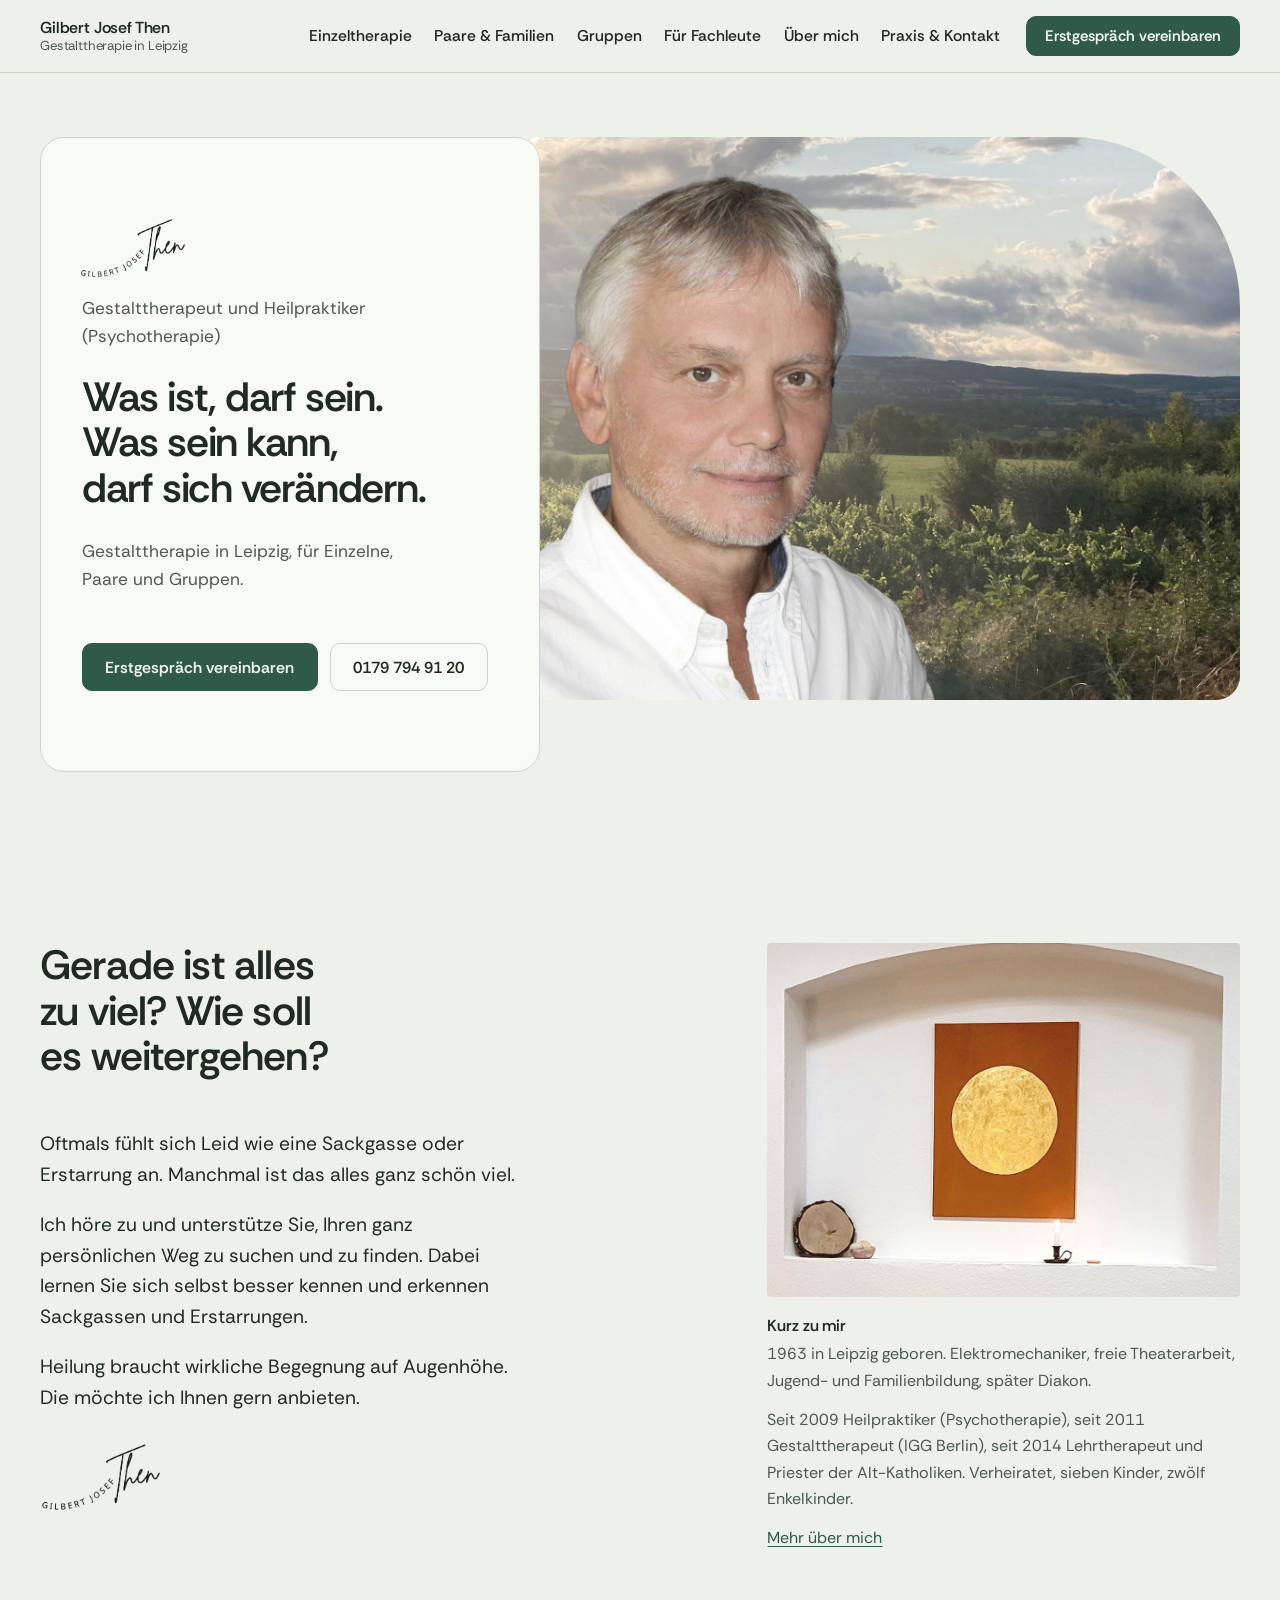
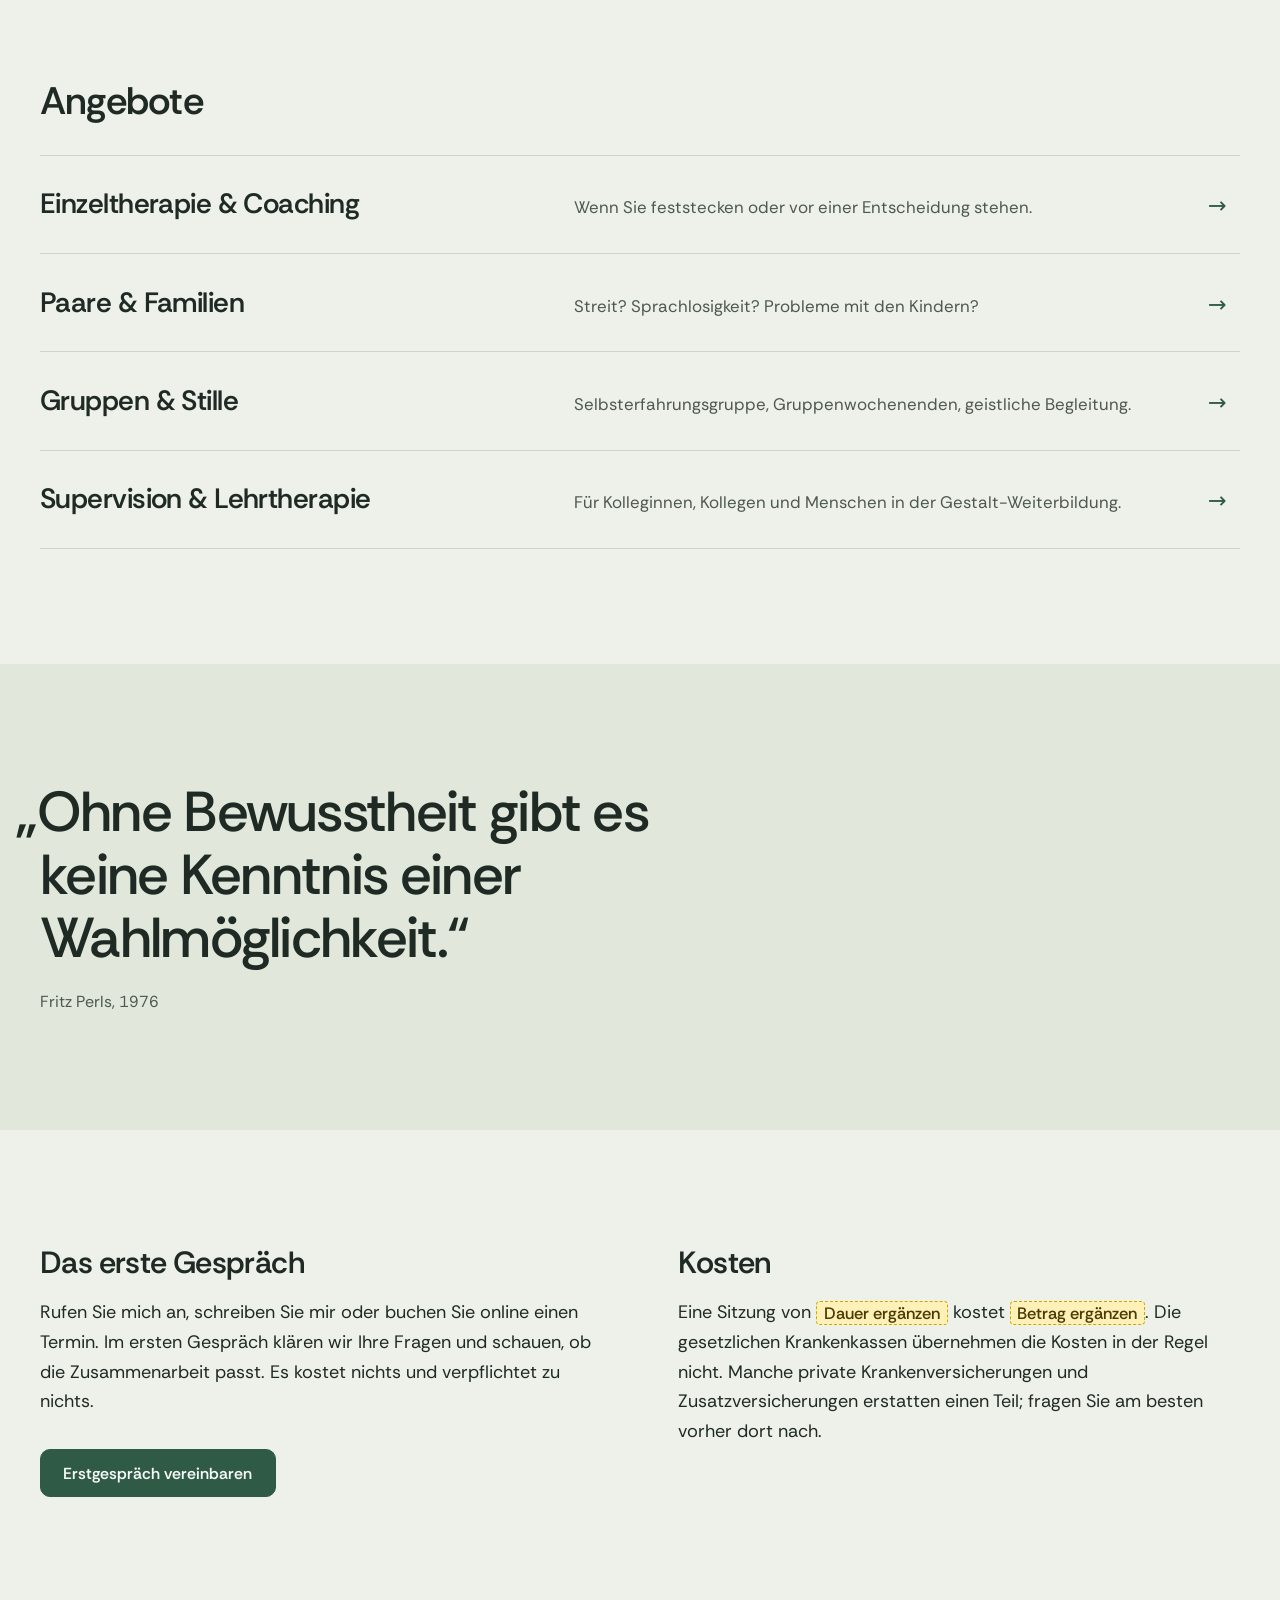
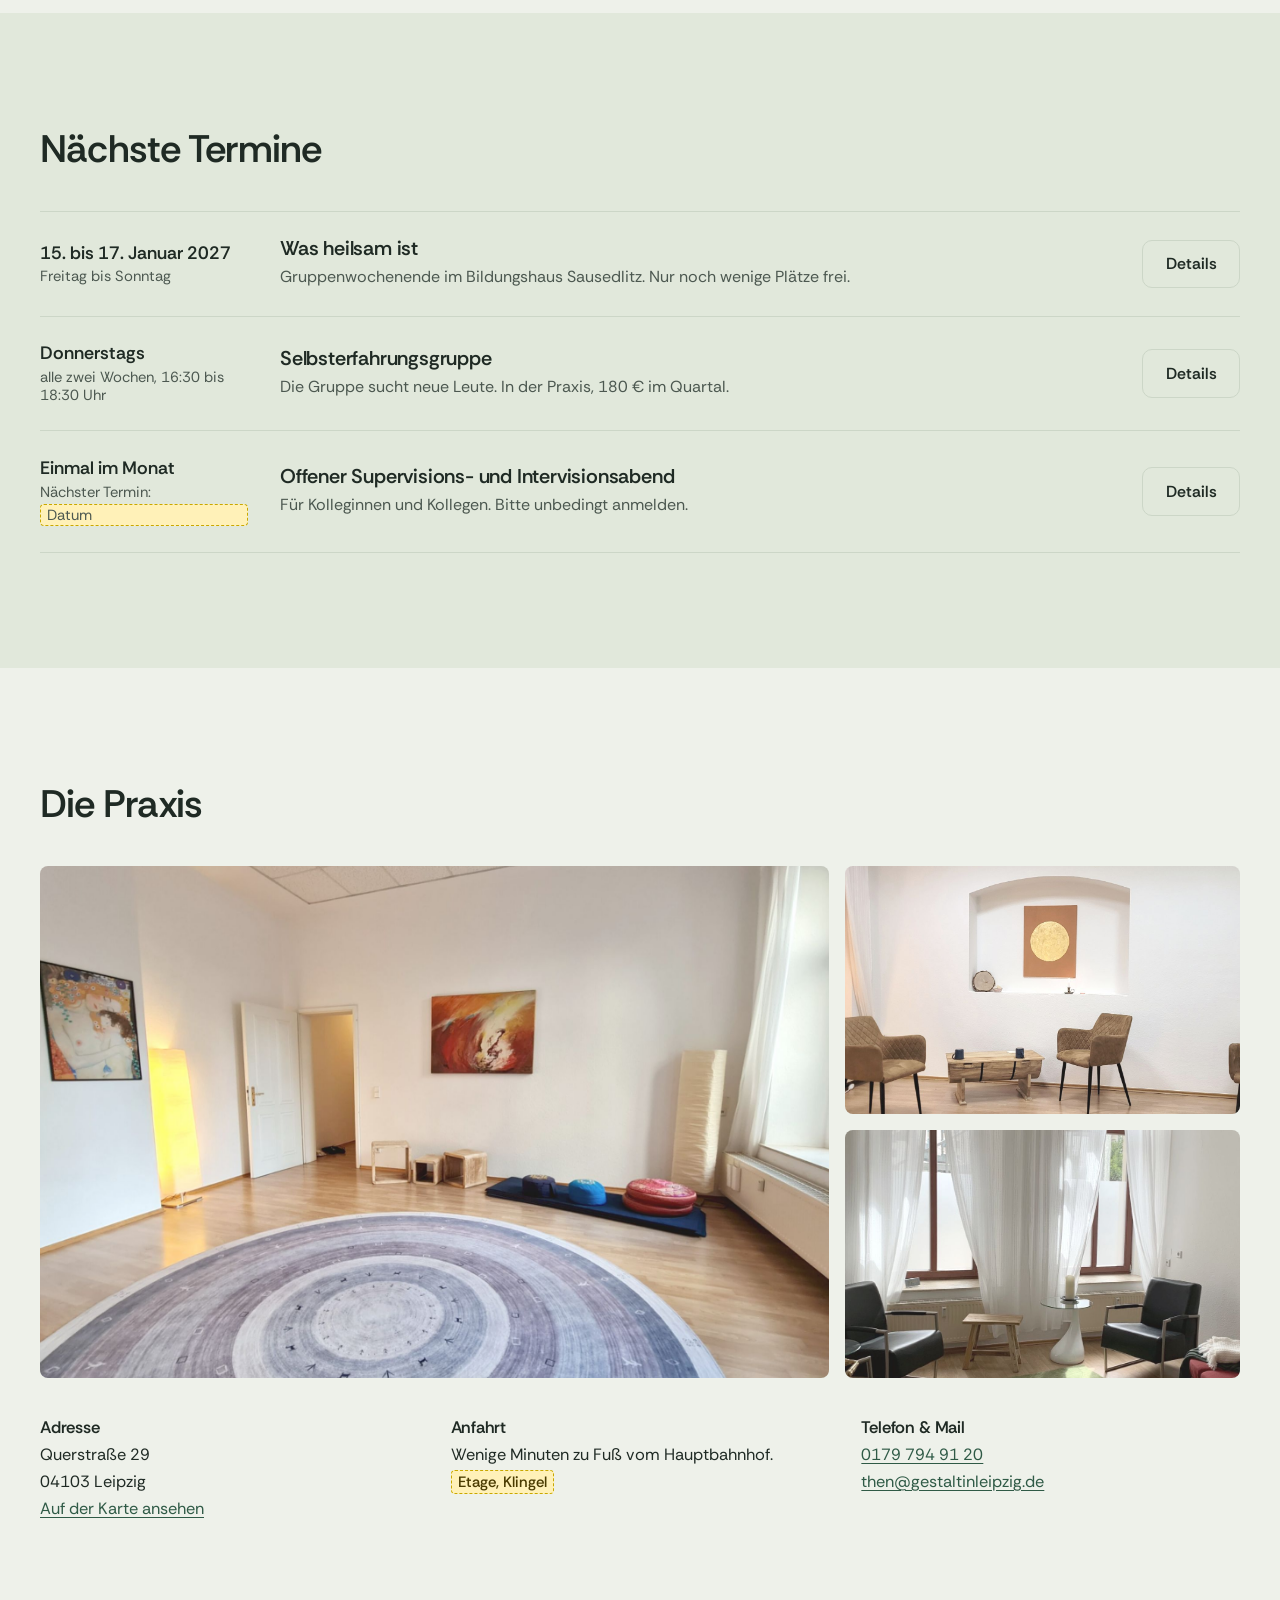
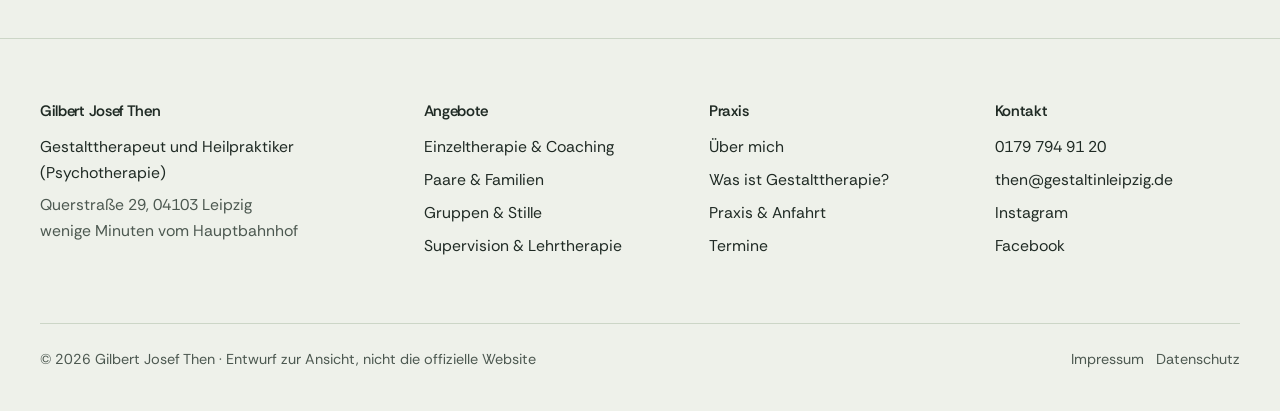
==== index.html @ ae551d51 "Entwurf einer neuen Website für Gilbert Josef Then Statische Seite zur Ansicht (nicht die offizielle" ====
<!doctype html>
<html lang="de">
<head>
<meta charset="utf-8">
<meta name="viewport" content="width=device-width, initial-scale=1">
<title>Gestalttherapie in Leipzig · Gilbert Josef Then</title>
<meta name="description" content="Gestalttherapie, Paarberatung, Gruppen und Supervision in Leipzig, nahe Hauptbahnhof. Kostenloses Erstgespräch bei Gilbert Josef Then, Heilpraktiker (Psychotherapie).">
<meta name="color-scheme" content="light">
<meta name="robots" content="noindex, nofollow">
<link rel="preload" href="schriften/rethink-sans-400.woff2" as="font" type="font/woff2" crossorigin>
<link rel="preload" href="schriften/rethink-sans-600.woff2" as="font" type="font/woff2" crossorigin>
<link rel="stylesheet" href="stil.css?v=1795251494">
<link rel="icon" href="bilder/logo-handschrift.png">
</head>
<body>
<a class="sprung" href="#inhalt">Zum Inhalt springen</a>
<header class="kopf">
  <div class="huelle">
    <a class="logo" href="index.html" aria-label="Startseite Gilbert Josef Then">
      <span>Gilbert Josef Then<small>Gestalttherapie in Leipzig</small></span>
    </a>
    <nav class="nav" aria-label="Hauptmenü"><ul><li><a href="einzeltherapie.html">Einzeltherapie</a></li><li><a href="paare-familien.html">Paare &amp; Familien</a></li><li><a href="gruppen.html">Gruppen</a></li><li><a href="fachleute.html">Für Fachleute</a></li><li><a href="ueber-mich.html">Über mich</a></li><li><a href="kontakt.html">Praxis &amp; Kontakt</a></li></ul><a class="knopf" href="kontakt.html#erstgespraech">Erstgespräch vereinbaren</a></nav>
    <details class="menue">
      <summary>Menü</summary>
      <nav aria-label="Hauptmenü mobil"><ul><li><a href="einzeltherapie.html">Einzeltherapie</a></li><li><a href="paare-familien.html">Paare &amp; Familien</a></li><li><a href="gruppen.html">Gruppen</a></li><li><a href="fachleute.html">Für Fachleute</a></li><li><a href="ueber-mich.html">Über mich</a></li><li><a href="kontakt.html">Praxis &amp; Kontakt</a></li></ul><a class="knopf" href="kontakt.html#erstgespraech">Erstgespräch vereinbaren</a></nav>
    </details>
  </div>
</header>
<main id="inhalt">


<!-- ===== Hero: helle Karte mit Gilberts Handschrift, das ganze Foto mit runder Ecke ===== -->
<section class="hero">
  <div class="huelle hero__raster">
    <div class="hero__text">
      <img class="hero__signatur" src="bilder/logo-handschrift.png" alt="Gilbert Josef Then" width="321" height="184">
      <p class="hero__name">Gestalttherapeut und Heilpraktiker (Psychotherapie)</p>
      <h1><span>Was ist, darf sein.</span> <span>Was sein kann,</span> <span>darf sich verändern.</span></h1>
      <p>Gestalttherapie in Leipzig, für Einzelne, Paare und Gruppen.</p>
      <div class="knoepfe">
        <a class="knopf" href="kontakt.html#erstgespraech">Erstgespräch vereinbaren</a>
        <a class="knopf knopf--kontur" href="tel:+491797949120">0179 794 91 20</a>
      </div>
    </div>
    <figure class="hero__bild">
      <img src="bilder/ton/mensch-portraet-voll.jpg" alt="Porträt von Gilbert Josef Then, freundlich lächelnd, vor einer weiten Landschaft" width="1800" height="1200" fetchpriority="high">
    </figure>
  </div>
</section>

<!-- ===== Brief: nur Gilberts eigene Sätze von der alten Website, mit Unterschrift ===== -->
<section class="abschnitt" aria-labelledby="brief-titel">
  <div class="huelle brief">
    <div class="brief__text">
      <h2 id="brief-titel">Gerade ist alles zu viel? Wie soll es weitergehen?</h2>
      <p>Oftmals fühlt sich Leid wie eine Sackgasse oder Erstarrung an. Manchmal ist das alles ganz schön viel.</p>
      <p>Ich höre zu und unterstütze Sie, Ihren ganz persönlichen Weg zu suchen und zu finden. Dabei lernen Sie sich selbst besser kennen und erkennen Sackgassen und Erstarrungen.</p>
      <p>Heilung braucht wirkliche Begegnung auf Augenhöhe. Die möchte ich Ihnen gern anbieten.</p>
      <img class="brief__signatur" src="bilder/logo-handschrift.png" alt="Gilbert Josef Then" width="321" height="184">
    </div>
    <aside class="kurz" aria-labelledby="kurz-titel">
      <img src="bilder/ton/raum-nische-oben.jpg" alt="Die Nische in der Praxis mit dem goldenen Kreis und einer Kerze" loading="lazy">
      <h3 id="kurz-titel">Kurz zu mir</h3>
      <p>1963 in Leipzig geboren. Elektromechaniker, freie Theaterarbeit, Jugend- und Familienbildung, später Diakon.</p>
      <p>Seit 2009 Heilpraktiker (Psychotherapie), seit 2011 Gestalttherapeut (IGG Berlin), seit 2014 Lehrtherapeut und Priester der Alt-Katholiken. Verheiratet, sieben Kinder, zwölf Enkelkinder.</p>
      <p><a href="ueber-mich.html">Mehr über mich</a></p>
    </aside>
  </div>
</section>

<!-- ===== Angebote als Verzeichnis ===== -->
<section class="abschnitt" style="padding-top: 0" aria-labelledby="angebote-titel">
  <div class="huelle">
    <h2 id="angebote-titel">Angebote</h2>
    <ul class="verzeichnis">
      <li><a href="einzeltherapie.html"><b>Einzeltherapie &amp; Coaching</b><span>Wenn Sie feststecken oder vor einer Entscheidung stehen.</span><i aria-hidden="true">→</i></a></li>
      <li><a href="paare-familien.html"><b>Paare &amp; Familien</b><span>Streit? Sprachlosigkeit? Probleme mit den Kindern?</span><i aria-hidden="true">→</i></a></li>
      <li><a href="gruppen.html"><b>Gruppen &amp; Stille</b><span>Selbsterfahrungsgruppe, Gruppenwochenenden, geistliche Begleitung.</span><i aria-hidden="true">→</i></a></li>
      <li><a href="fachleute.html"><b>Supervision &amp; Lehrtherapie</b><span>Für Kolleginnen, Kollegen und Menschen in der Gestalt-Weiterbildung.</span><i aria-hidden="true">→</i></a></li>
    </ul>
  </div>
</section>

<!-- ===== Zitat, nur Typografie ===== -->
<section class="abschnitt abschnitt--flaeche" aria-label="Zitat">
  <div class="huelle">
    <blockquote class="gross-zitat">
      <p>„Ohne Bewusstheit gibt es keine Kenntnis einer Wahlmöglichkeit.“</p>
      <footer>Fritz Perls, 1976</footer>
    </blockquote>
  </div>
</section>

<!-- ===== Erstes Gespräch & Kosten ===== -->
<section class="abschnitt" aria-label="Erstes Gespräch und Kosten">
  <div class="huelle zwei-spalten">
    <div>
      <h2>Das erste Gespräch</h2>
      <p>Rufen Sie mich an, schreiben Sie mir oder buchen Sie online einen Termin. Im ersten Gespräch klären wir Ihre Fragen und schauen, ob die Zusammenarbeit passt. Es kostet nichts und verpflichtet zu nichts.</p>
      <div class="knoepfe"><a class="knopf" href="kontakt.html#erstgespraech">Erstgespräch vereinbaren</a></div>
    </div>
    <div>
      <h2>Kosten</h2>
      <p>Eine Sitzung von <span class="ergaenzen">Dauer ergänzen</span> kostet <span class="ergaenzen">Betrag ergänzen</span>. Die gesetzlichen Krankenkassen übernehmen die Kosten in der Regel nicht. Manche private Krankenversicherungen und Zusatzversicherungen erstatten einen Teil; fragen Sie am besten vorher dort nach.</p>
    </div>
  </div>
</section>

<!-- ===== Termine ===== -->
<section class="abschnitt abschnitt--flaeche" aria-labelledby="termine-titel">
  <div class="huelle">
    <h2 id="termine-titel">Nächste Termine</h2>
    <ul class="termine">
      <li class="termin">
        <div class="termin__wann">15. bis 17. Januar 2027<span>Freitag bis Sonntag</span></div>
        <div>
          <h3>Was heilsam ist</h3>
          <p>Gruppenwochenende im Bildungshaus Sausedlitz. Nur noch wenige Plätze frei.</p>
        </div>
        <a class="knopf knopf--kontur" href="gruppen.html#wochenende">Details</a>
      </li>
      <li class="termin">
        <div class="termin__wann">Donnerstags<span>alle zwei Wochen, 16:30 bis 18:30 Uhr</span></div>
        <div>
          <h3>Selbsterfahrungsgruppe</h3>
          <p>Die Gruppe sucht neue Leute. In der Praxis, 180 € im Quartal.</p>
        </div>
        <a class="knopf knopf--kontur" href="gruppen.html#selbsterfahrung">Details</a>
      </li>
      <li class="termin">
        <div class="termin__wann">Einmal im Monat<span>Nächster Termin: <span class="ergaenzen">Datum</span></span></div>
        <div>
          <h3>Offener Supervisions- und Intervisionsabend</h3>
          <p>Für Kolleginnen und Kollegen. Bitte unbedingt anmelden.</p>
        </div>
        <a class="knopf knopf--kontur" href="fachleute.html#intervision">Details</a>
      </li>
    </ul>
  </div>
</section>

<!-- ===== Praxis ===== -->
<section class="abschnitt" aria-labelledby="praxis-titel">
  <div class="huelle">
    <h2 id="praxis-titel">Die Praxis</h2>
    <div class="mosaik">
      <img src="bilder/ton/raum-gruppe.jpg" alt="Heller Praxisraum mit rundem Teppich und Sitzkissen" loading="lazy">
      <img src="bilder/ton/raum-sessel.jpg" alt="Praxisraum mit Sesseln und einem goldenen Kreis in der Wandnische" loading="lazy">
      <img src="bilder/ton/raum-einzel.jpg" alt="Gesprächsraum mit zwei Sesseln vor hohen Fenstern" loading="lazy">
    </div>
    <div class="praxis-info">
      <div>
        <h3>Adresse</h3>
        <p>Querstraße 29<br>04103 Leipzig<br><a href="https://www.openstreetmap.org/search?query=Querstra%C3%9Fe%2029%2C%2004103%20Leipzig" rel="noopener">Auf der Karte ansehen</a></p>
      </div>
      <div>
        <h3>Anfahrt</h3>
        <p>Wenige Minuten zu Fuß vom Hauptbahnhof.<br><span class="ergaenzen">Etage, Klingel</span></p>
      </div>
      <div>
        <h3>Telefon &amp; Mail</h3>
        <p><a href="tel:+491797949120">0179 794 91 20</a><br><a href="mailto:then@gestaltinleipzig.de">then@gestaltinleipzig.de</a></p>
      </div>
    </div>
  </div>
</section>
</main>
<footer class="fuss">
  <div class="huelle">
    <div class="fuss__raster">
      <div>
        <h2>Gilbert Josef Then</h2>
        <p>Gestalttherapeut und Heilpraktiker (Psychotherapie)</p>
        <p class="leise">Querstraße 29, 04103 Leipzig<br>wenige Minuten vom Hauptbahnhof</p>
      </div>
      <div>
        <h2>Angebote</h2>
        <ul>
          <li><a href="einzeltherapie.html">Einzeltherapie &amp; Coaching</a></li>
          <li><a href="paare-familien.html">Paare &amp; Familien</a></li>
          <li><a href="gruppen.html">Gruppen &amp; Stille</a></li>
          <li><a href="fachleute.html">Supervision &amp; Lehrtherapie</a></li>
        </ul>
      </div>
      <div>
        <h2>Praxis</h2>
        <ul>
          <li><a href="ueber-mich.html">Über mich</a></li>
          <li><a href="gestalttherapie.html">Was ist Gestalttherapie?</a></li>
          <li><a href="kontakt.html">Praxis &amp; Anfahrt</a></li>
          <li><a href="gruppen.html#termine">Termine</a></li>
        </ul>
      </div>
      <div>
        <h2>Kontakt</h2>
        <ul>
          <li><a href="tel:+491797949120">0179 794 91 20</a></li>
          <li><a href="mailto:then@gestaltinleipzig.de">then@gestaltinleipzig.de</a></li>
          <li><a href="https://www.instagram.com/then_gilbert/" rel="noopener">Instagram</a></li>
          <li><a href="https://de-de.facebook.com/gilbert.then1/" rel="noopener">Facebook</a></li>
        </ul>
      </div>
    </div>
    <div class="fuss__unten">
      <span>© 2026 Gilbert Josef Then · Entwurf zur Ansicht, nicht die offizielle Website</span>
      <span><a href="impressum.html">Impressum</a> &nbsp; <a href="datenschutz.html">Datenschutz</a></span>
    </div>
  </div>
</footer>
</body>
</html>
---- stil.css ----
/* =====================================================================
   Gestalt-Praxis Gilbert Josef Then · Entwurf einer neuen Website
   Eine einzige Stildatei für alle Seiten.

   Gestaltungsregeln (bitte beibehalten):
   Bildkonzept "Die Nische" (siehe konzept-bildsprache.html):
   - Farben aus Gilberts Praxis: Wandweiß, helles Holz, Gold. Hell und luftig.
   - Gilberts Rot NUR für Handlungen (Buttons, Links). Gold NUR für den Kreis.
   - Bildformen: Rundbogen (Menschen), Kreis (Details), Band (Licht). Sonst 14px-Ecken.
   - Alle Fotos aus bilder/ton/ (einheitlicher Ton, werkzeuge/bildton.mjs).
   - Schrift: Rethink Sans für alles, Cormorant Garamond kursiv NUR für Zitate.
   - Animation: nur sanftes Einblenden und Hover, abschaltbar (reduced motion).
   ===================================================================== */

/* ---------- Schriften (selbst gehostet, keine Google-Server) ---------- */
@font-face { font-family: "Rethink Sans"; src: url("schriften/rethink-sans-400.woff2") format("woff2"); font-weight: 400; font-display: swap; }
@font-face { font-family: "Rethink Sans"; src: url("schriften/rethink-sans-500.woff2") format("woff2"); font-weight: 500; font-display: swap; }
@font-face { font-family: "Rethink Sans"; src: url("schriften/rethink-sans-600.woff2") format("woff2"); font-weight: 600; font-display: swap; }
@font-face { font-family: "Rethink Sans"; src: url("schriften/rethink-sans-700.woff2") format("woff2"); font-weight: 700; font-display: swap; }

/* ---------- Farben & Maße ---------- */
:root {
  --gold: #E3CD95;          /* der goldene Kreis, nur als Motiv */
  --gold-hell: #F4E8C8;
  --gold-tief: #D0B272;
  --gold-linie: #B08D4E;    /* feine Goldlinien */
  --rot: #A3172F;           /* Gilberts Rot, einziger Akzent */
  --rot-dunkel: #85112A;    /* Hover */
  --auf-rot: #FFF8F8;       /* Text auf Rot */
  --rot-flaeche: #A3172F;   /* rote Fläche (Kontaktkarte) */
  --auf-rot-flaeche: #FFF8F8;
  --schatten: 0 1px 2px rgb(30 32 36 / .05), 0 14px 36px -14px rgb(30 32 36 / .14);
  --radius: 8px;
  --breite: 1200px;
  --text: 66ch;
  --sans: "Rethink Sans", system-ui, -apple-system, "Segoe UI", sans-serif;
  --zitat: "Rethink Sans", system-ui, sans-serif;  /* keine Zierschrift mehr */
  --weich: cubic-bezier(.22, 1, .36, 1);
}

/* Bewusst KEIN Dunkelmodus: Die Seite ist immer hell, wie die Praxis. */
:root { color-scheme: light; }

/* ---------- Farbkonzept "Salbei" (gewählt am 21.11.2026) ----------
   Natur, Ruhe, Garten: zartes Grün als Fläche, tiefes Grün für Handlungen. */
:root {
  --papier: #EEF1EA; --flaeche: #E1E8DB; --karte: #F8FAF5;
  --tinte: #1F2A24; --leise: #4C5850; --linie: #CCD6C7;
  --rot: #2F5A46; --rot-dunkel: #234736; --auf-rot: #F6FAF6; --rot-flaeche: #2F5A46; --auf-rot-flaeche: #F6FAF6;
  --motiv: #BFCDB5;
}

/* ---------- Grundlagen ---------- */
*, *::before, *::after { box-sizing: border-box; }
html { -webkit-text-size-adjust: 100%; scroll-behavior: smooth; }
body {
  margin: 0;
  background: var(--papier);
  color: var(--tinte);
  font-family: var(--sans);
  font-size: 1.125rem;
  line-height: 1.65;
  -webkit-font-smoothing: antialiased;
}
img { display: block; max-width: 100%; height: auto; }
a { color: var(--rot); text-underline-offset: .2em; text-decoration-thickness: 1px; }
a:hover { color: var(--rot-dunkel); text-decoration-thickness: 2px; }
a:focus-visible, summary:focus-visible, .knopf:focus-visible {
  outline: 2px solid var(--rot); outline-offset: 3px; border-radius: 6px;
}
h1, h2, h3 { font-weight: 600; line-height: 1.12; letter-spacing: -.02em; margin: 0 0 .6em; text-wrap: balance; }
h1 { font-size: clamp(2.3rem, 4.6vw, 3.6rem); letter-spacing: -.03em; }
h2 { font-size: clamp(1.75rem, 3vw, 2.5rem); }
h3 { font-size: 1.3rem; letter-spacing: -.01em; }
p { margin: 0 0 1em; max-width: var(--text); }
.leise { color: var(--leise); }
.gross { font-size: clamp(1.2rem, 1.6vw, 1.35rem); line-height: 1.55; }

.huelle { width: min(100% - 2.5rem, var(--breite)); margin-inline: auto; }
.abschnitt { padding-block: clamp(4rem, 9vw, 7.5rem); }
.abschnitt--flaeche { background: var(--flaeche); }
.sprung { position: absolute; left: -999px; }
.sprung:focus { left: 1rem; top: 1rem; z-index: 30; background: var(--karte); padding: .6rem 1rem; }

/* ---------- Buttons ---------- */
.knopf {
  display: inline-flex; align-items: center; gap: .55em;
  padding: .85em 1.4em; border-radius: 10px;
  font: 600 1rem/1.2 var(--sans); text-decoration: none; white-space: nowrap;
  background: var(--rot); color: var(--auf-rot); border: 1.5px solid var(--rot);
  transition: transform .25s var(--weich), background-color .25s var(--weich);
}
.knopf:hover { background: var(--rot-dunkel); border-color: var(--rot-dunkel); color: var(--auf-rot); text-decoration: none; transform: translateY(-1px); }
.knopf:active { transform: translateY(1px) scale(.98); }
.knopf--kontur { background: transparent; color: var(--tinte); border-color: var(--linie); }
.knopf--kontur:hover { background: var(--karte); color: var(--tinte); border-color: var(--tinte); }
.knoepfe { display: flex; flex-wrap: wrap; gap: .75rem; margin-top: 2rem; }

/* ---------- Kopf ---------- */
.kopf {
  position: sticky; top: 0; z-index: 20;
  background: color-mix(in srgb, var(--papier) 88%, transparent);
  backdrop-filter: blur(12px); -webkit-backdrop-filter: blur(12px);
  border-bottom: 1px solid var(--linie);
}
.kopf .huelle { display: flex; align-items: center; justify-content: space-between; gap: 1.5rem; height: 72px; }
.logo { display: flex; align-items: center; gap: .7rem; text-decoration: none; color: var(--tinte); }
/* Handschrift-Logo: freigestellt und eng beschnitten (bilder/logo-handschrift.png) */
.logo span { font-weight: 600; font-size: 1rem; letter-spacing: -.01em; line-height: 1.15; }
.logo small { display: block; font-weight: 400; color: var(--leise); font-size: .82rem; }
.logo:hover { color: var(--tinte); text-decoration: none; }

.nav { display: flex; align-items: center; gap: 1.6rem; }
.nav ul { display: flex; gap: 1.4rem; list-style: none; margin: 0; padding: 0; }
.nav a:not(.knopf) { white-space: nowrap; color: var(--tinte); text-decoration: none; font-size: .98rem; font-weight: 500; padding-block: .3rem; border-bottom: 1.5px solid transparent; }
.nav a:not(.knopf):hover { border-bottom-color: var(--rot); }
.nav a[aria-current="page"] { border-bottom-color: var(--rot); }
.nav .knopf { padding: .65em 1.2em; font-size: .95rem; }

.menue { display: none; }
@media (max-width: 1220px) {
  .nav { display: none; }
  .menue { display: block; }
  .menue summary {
    list-style: none; cursor: pointer; font-weight: 600; font-size: 1rem;
    padding: .55em 1.1em; border: 1.5px solid var(--linie); border-radius: 10px;
  }
  .menue summary::-webkit-details-marker { display: none; }
  .menue summary:hover { border-color: var(--tinte); }
  .menue[open] summary { background: var(--tinte); color: var(--papier); border-color: var(--tinte); }
  .menue nav {
    position: absolute; left: 0; right: 0; top: 72px;
    background: var(--papier); border-bottom: 1px solid var(--linie);
    padding: 1rem 1.25rem 1.75rem; box-shadow: var(--schatten);
  }
  .menue ul { list-style: none; margin: 0 0 1.25rem; padding: 0; }
  .menue li a { display: block; padding: .8rem 0; font-size: 1.2rem; font-weight: 500; color: var(--tinte); text-decoration: none; border-bottom: 1px solid var(--linie); }
  .menue li a:hover { color: var(--rot); }
}

/* ---------- Bildformen aus der Nische ---------- */
.bogen img { width: 100%; aspect-ratio: 4 / 5; object-fit: cover; border-radius: 50% 50% var(--radius) var(--radius) / 40% 40% var(--radius) var(--radius); }
.kreisbild { width: 100%; aspect-ratio: 1; object-fit: cover; border-radius: 50%; }
.scheibe { display: block; border-radius: 50%; background: radial-gradient(circle at 34% 30%, var(--gold-hell) 0%, var(--gold) 52%, var(--gold-tief) 100%); }

/* ---------- Startseite: Hero (Fassung „D1 mit Handschrift“, 21.11.2026) ----------
   Das ganze Foto rechts mit einer großen runden Ecke (Echo der Nische),
   links eine schmale helle Karte, oben bündig mit dem Bild, unten bewusst länger.
   Gilberts Handschrift steht nur hier (nicht mehr in der Menüleiste). */
.hero { padding-block: clamp(2.5rem, 5vw, 4rem) clamp(6rem, 10vw, 8.5rem); overflow-x: clip; }
.hero__raster { display: grid; grid-template-columns: repeat(24, 1fr); align-items: start; }
.hero__text {
  grid-column: 1 / 11; grid-row: 1; z-index: 2; align-self: stretch; margin-bottom: -4.5rem;
  display: flex; flex-direction: column; justify-content: center;
  background: var(--karte); border: 1px solid var(--linie); border-radius: 24px;
  padding: clamp(2rem, 3.2vw, 2.75rem);
}
.hero__signatur { display: block; align-self: flex-start; height: 62px; width: auto; margin: 0 0 .9rem -.2rem; }
.hero__name { font-size: .98rem; color: var(--leise); margin-bottom: 1.5rem; }
.hero h1 { font-size: clamp(2rem, 3.2vw, 2.65rem); }
.hero h1 span { display: block; }
.hero p { font-size: clamp(1.08rem, 1.3vw, 1.2rem); color: var(--leise); max-width: 34ch; }
.hero__bild { grid-column: 10 / 25; grid-row: 1; position: relative; isolation: isolate; margin: 0; }
.hero__bild img { display: block; width: 100%; aspect-ratio: 4 / 3; object-fit: cover; object-position: 26% 40%; border-radius: 24px 170px 24px 24px; }
@media (prefers-reduced-motion: no-preference) {
  .hero__bild { animation: bildein 1.2s var(--weich) .1s both; }
  @keyframes bildein { from { opacity: 0; transform: translateY(16px); } to { opacity: 1; transform: none; } }
}
@media (max-width: 960px) {
  .hero { padding-bottom: 4rem; }
  .hero__raster { grid-template-columns: 1fr; }
  .hero__text { grid-column: 1; grid-row: 1; margin: 0 0 -2.5rem; align-self: auto; padding: 1.75rem 1.5rem; }
  .hero h1 { font-size: clamp(1.6rem, 7.2vw, 2rem); }
  .hero__signatur { height: 52px; }
  .hero__bild { grid-column: 1; grid-row: 2; }
  .hero__bild img { border-radius: 20px 90px 20px 20px; }
}

/* ---------- Startseite: Brief in Gilberts Worten + „Kurz zu mir“ ---------- */
.brief { display: grid; grid-template-columns: minmax(0, 1.35fr) minmax(0, 1fr); gap: clamp(2.5rem, 7vw, 7rem); align-items: start; }
.brief__text h2 { font-size: clamp(1.9rem, 3.2vw, 2.6rem); max-width: 18ch; margin-bottom: 1.2em; }
.brief__text p { font-size: clamp(1.15rem, 1.5vw, 1.3rem); line-height: 1.6; max-width: 40ch; }
.brief__signatur { display: block; height: 70px; width: auto; margin-top: 1.75rem; }
.kurz { font-size: 1rem; color: var(--leise); }
.kurz img { width: 100%; aspect-ratio: 4 / 3; object-fit: cover; object-position: 50% 30%; border-radius: 4px; margin-bottom: 1.25rem; }
.kurz h3 { font-size: 1rem; color: var(--tinte); margin-bottom: .4em; }
.kurz p { margin-bottom: .8em; }
@media (max-width: 860px) { .brief { grid-template-columns: 1fr; } .kurz img { aspect-ratio: 3 / 2; } }

/* ---------- Startseite: Angebote als Verzeichnis ---------- */
.verzeichnis { list-style: none; margin: 2rem 0 0; padding: 0; border-bottom: 1px solid var(--linie); }
.verzeichnis a { display: grid; grid-template-columns: minmax(0, 1fr) minmax(0, 1.2fr) 2rem; gap: 2rem; align-items: baseline; padding: 1.6rem 0; border-top: 1px solid var(--linie); text-decoration: none; color: var(--tinte); }
.verzeichnis b { font-size: clamp(1.3rem, 2.2vw, 1.75rem); font-weight: 600; letter-spacing: -.02em; }
.verzeichnis span { color: var(--leise); font-size: 1.05rem; }
.verzeichnis i { font-style: normal; font-size: 1.4rem; color: var(--rot); transition: transform .3s var(--weich); }
.verzeichnis a:hover { color: var(--tinte); text-decoration: none; }
.verzeichnis a:hover b { color: var(--rot); }
.verzeichnis a:hover i { transform: translateX(6px); }
.verzeichnis a:focus-visible { outline: 2px solid var(--rot); outline-offset: 4px; }
@media (max-width: 700px) { .verzeichnis a { grid-template-columns: 1fr 1.5rem; gap: .3rem 1rem; } .verzeichnis span { grid-column: 1; grid-row: 2; } .verzeichnis i { grid-row: 1 / 3; grid-column: 2; align-self: center; } }

/* ---------- Großes Zitat, nur Typografie ---------- */
.gross-zitat { margin: 0; }
.gross-zitat p { font-size: clamp(2rem, 4.4vw, 3.6rem); font-weight: 500; line-height: 1.12; letter-spacing: -.03em; margin: 0 0 1.25rem; text-indent: -.42em; max-width: 19ch; }
.gross-zitat footer { font-size: 1rem; color: var(--leise); }

/* ---------- Erstes Gespräch & Kosten als Text ---------- */
.zwei-spalten { display: grid; grid-template-columns: 1fr 1fr; gap: clamp(2rem, 6vw, 6rem); }
.zwei-spalten h2 { font-size: clamp(1.5rem, 2.4vw, 2rem); }
@media (max-width: 860px) { .zwei-spalten { grid-template-columns: 1fr; } }

/* ---------- Startseite: Angebote mit großen Kreisbildern ---------- */
.angebote { display: grid; grid-template-columns: repeat(4, 1fr); gap: clamp(1.5rem, 3vw, 2.75rem); margin-top: 3rem; }
.angebot { display: flex; flex-direction: column; gap: 1.4rem; text-decoration: none; color: var(--tinte); }
.angebot:hover { color: var(--tinte); text-decoration: none; }
.angebot__kreis { position: relative; display: block; }
.angebot__kreis .kreisbild { transition: transform .8s var(--weich); }
/* feiner Goldring, der beim Überfahren erscheint */
.angebot__kreis::after { content: ""; position: absolute; inset: -9px; border-radius: 50%; border: 1px solid var(--rot); opacity: 0; transform: scale(.96); transition: opacity .6s var(--weich), transform .8s var(--weich); }
.angebot:hover .angebot__kreis .kreisbild, .angebot:focus-visible .angebot__kreis .kreisbild { transform: scale(1.03); }
.angebot:hover .angebot__kreis::after, .angebot:focus-visible .angebot__kreis::after { opacity: 1; transform: scale(1); }
.angebot:active .angebot__kreis .kreisbild { transform: scale(.99); }
.angebot h3 { font-size: clamp(1.25rem, 1.7vw, 1.45rem); margin-bottom: .35em; }
.angebot p { margin: 0; color: var(--leise); font-size: 1rem; }
.angebot .weiter { display: inline-block; margin-top: .7rem; font-weight: 600; font-size: .95rem; color: var(--rot); }
.angebot:hover .weiter { text-decoration: underline; }
@media (max-width: 1000px) { .angebote { grid-template-columns: 1fr 1fr; row-gap: 3rem; } }
@media (max-width: 560px) {
  .angebote { grid-template-columns: 1fr; }
  .angebot__kreis { width: 78%; }
}

/* ---------- Startseite: Anliegen ---------- */
.anliegen { display: grid; grid-template-columns: 5fr 7fr; gap: clamp(2rem, 5vw, 5rem); align-items: start; }
.anliegen__liste { display: flex; flex-wrap: wrap; gap: .6rem; list-style: none; padding: 0; margin: 0; }
.anliegen__liste li { padding: .55em 1.05em; border-radius: 999px; background: var(--karte); border: 1px solid var(--linie); font-size: 1.02rem; }
.anliegen__satz { font-family: var(--zitat); font-style: italic; font-size: clamp(1.7rem, 2.6vw, 2.2rem); line-height: 1.25; margin-top: 2rem; max-width: 30ch; }
@media (max-width: 860px) { .anliegen { grid-template-columns: 1fr; } }

/* ---------- Über-mich-Teaser ---------- */
.person { display: grid; grid-template-columns: 5fr 6fr; gap: clamp(2rem, 6vw, 6rem); align-items: center; }
.person__bild { max-width: 420px; }
.person__daten { display: grid; grid-template-columns: repeat(3, auto); gap: 1.5rem; margin: 2rem 0 0; padding: 1.5rem 0 0; border-top: 1px solid var(--linie); }
.person__daten div { min-width: 0; }
.person__daten dt { font-size: 2rem; font-weight: 600; letter-spacing: -.03em; line-height: 1; }
.person__daten dd { margin: .4rem 0 0; font-size: .92rem; color: var(--leise); line-height: 1.4; }
@media (max-width: 860px) {
  .person { grid-template-columns: 1fr; }
  .person__bild { max-width: 300px; }
  .person__daten { grid-template-columns: 1fr 1fr; }
}

/* ---------- Zitatband (Licht-Band) ---------- */
.band { position: relative; }
.band__bild { overflow: hidden; height: clamp(340px, 40vw, 500px); }
.band__bild img { width: 100%; height: 100%; object-fit: cover; display: block; }
.band .huelle { position: absolute; inset: 0; display: flex; align-items: center; }
.zitat { margin: 0; max-width: 30rem; padding: clamp(1.5rem, 3vw, 2.25rem); border-radius: var(--radius); background: color-mix(in srgb, var(--papier) 93%, transparent); }
.zitat p { font-family: var(--zitat); font-style: italic; font-weight: 500; font-size: clamp(1.6rem, 2.8vw, 2.3rem); line-height: 1.2; margin: 0 0 .9rem; padding-bottom: .1em; }
.zitat footer { font-size: .95rem; color: var(--leise); }
@media (max-width: 600px) {
  .band .huelle { position: relative; margin-top: -4rem; }
  .band__bild { height: 280px; }
}

/* ---------- Ablauf ---------- */
.ablauf { display: grid; grid-template-columns: repeat(3, 1fr); gap: 0; margin-top: 3rem; counter-reset: schritt; }
.ablauf li { list-style: none; padding: 1.75rem 2rem 0 0; border-top: 2px solid var(--tinte); position: relative; }
.ablauf li + li { padding-left: 2rem; border-left: 1px solid var(--linie); }
.ablauf h3 { font-size: 1.45rem; }
.ablauf p { font-size: 1.02rem; color: var(--leise); }
.ablauf-wrap { padding: 0; margin: 0; }
@media (max-width: 860px) {
  .ablauf { grid-template-columns: 1fr; gap: 2rem; }
  .ablauf li, .ablauf li + li { padding: 1.25rem 0 0; border-left: 0; }
}
.kosten { margin-top: 3.5rem; display: grid; grid-template-columns: auto 1fr; gap: 1rem 2.5rem; padding: 2rem; background: var(--karte); border-radius: var(--radius); align-items: baseline; }
.kosten h3 { margin: 0; font-size: 1.15rem; }
.kosten p { margin: 0; font-size: 1.02rem; }
@media (max-width: 860px) { .kosten { grid-template-columns: 1fr; } }

/* ---------- Termine ---------- */
.termine { list-style: none; margin: 2.5rem 0 0; padding: 0; display: grid; }
.termin { display: grid; grid-template-columns: 13rem 1fr auto; gap: 2rem; align-items: center; padding: 1.6rem 0; border-top: 1px solid var(--linie); }
.termin:last-child { border-bottom: 1px solid var(--linie); }
.termin__wann { font-weight: 600; line-height: 1.25; }
.termin__wann span { display: block; font-weight: 400; color: var(--leise); font-size: .92rem; margin-top: .2rem; }
.termin h3 { margin: 0 0 .2em; font-size: 1.25rem; }
.termin p { margin: 0; font-size: 1rem; color: var(--leise); }
@media (max-width: 860px) { .termin { grid-template-columns: 1fr; gap: .75rem; } }

/* ---------- Praxis-Mosaik ---------- */
.mosaik { display: grid; grid-template-columns: 2fr 1fr; grid-template-rows: repeat(2, minmax(0, 1fr)); gap: 1rem; margin-top: 2.5rem; height: clamp(24rem, 40vw, 32rem); }
.mosaik img { width: 100%; height: 100%; min-height: 0; object-fit: cover; border-radius: var(--radius); }
.mosaik img:first-child { grid-row: span 2; }
.praxis-info { display: grid; grid-template-columns: repeat(3, 1fr); gap: 2rem; margin-top: 2.5rem; }
.praxis-info h3 { font-size: 1.05rem; margin-bottom: .3em; }
.praxis-info p { font-size: 1.02rem; margin: 0; }
@media (max-width: 860px) {
  .mosaik { grid-template-columns: 1fr 1fr; grid-template-rows: auto; height: auto; }
  .mosaik img:first-child { aspect-ratio: 4 / 3; }
  .mosaik img:first-child { grid-column: 1 / -1; grid-row: auto; }
  .mosaik img { aspect-ratio: 1 / 1; }
  .praxis-info { grid-template-columns: 1fr; gap: 1.25rem; }
}

/* ---------- Unterseiten ---------- */
.seitenkopf { padding-block: clamp(2.5rem, 6vw, 4.5rem) clamp(2rem, 4vw, 3rem); }
.seitenkopf .huelle { display: grid; grid-template-columns: 1.1fr 1fr; gap: clamp(2rem, 5vw, 4.5rem); align-items: center; }
.seitenkopf h1 { margin-bottom: .45em; }
.seitenkopf p { margin: 0; }
.seitenkopf img { width: 100%; aspect-ratio: 3 / 2; object-fit: cover; border-radius: 20px 120px 20px 20px; }
.seitenkopf .bogen img { aspect-ratio: 4 / 5; border-radius: 20px 120px 20px 20px; }
.seitenkopf--ohne-bild .huelle { grid-template-columns: 1fr; }
@media (max-width: 860px) {
  .seitenkopf .huelle { grid-template-columns: 1fr; }
}
.brotkrume { font-size: .92rem; margin-bottom: 1.25rem; color: var(--leise); }
.brotkrume a { color: var(--leise); }

.inhalt { display: grid; grid-template-columns: minmax(0, 1fr) 20rem; gap: clamp(2rem, 6vw, 6rem); align-items: start; }
.inhalt--breit { grid-template-columns: minmax(0, 1fr); }
.text h2 { margin-top: 2.2em; }
.text h2:first-child { margin-top: 0; }
.text ul { padding-left: 1.2em; max-width: var(--text); }
.text li { margin-bottom: .35em; }
.text li::marker { color: var(--rot); }
.kasten { padding-top: 1.25rem; border-top: 2px solid var(--tinte); }
.kasten h2 { font-size: 1.15rem; margin-bottom: 1rem; }
.kasten dl { margin: 0; }
.kasten dt { font-size: .85rem; color: var(--leise); }
.kasten dd { margin: 0 0 1rem; font-weight: 500; font-size: 1rem; line-height: 1.45; }
.kasten ul { list-style: none; margin: 0 0 1rem; padding: 0; }
.kasten li { padding: .7rem 0; border-top: 1px solid var(--linie); font-size: 1rem; line-height: 1.4; }
.kasten li a { font-weight: 600; text-decoration: none; }
.kasten li a:hover { text-decoration: underline; }
.kasten li span { display: block; color: var(--leise); font-size: .92rem; }
.kasten .knopf { margin-top: .5rem; }
@media (max-width: 960px) {
  .inhalt { grid-template-columns: 1fr; }
}

.zitat--klein { margin: 2.5rem 0; padding-left: 1.5rem; border-left: 2px solid var(--rot); max-width: 60ch; }
.zitat--klein p { font-family: var(--zitat); font-style: italic; font-weight: 500; font-size: clamp(1.4rem, 2.2vw, 1.75rem); line-height: 1.3; margin-bottom: .6rem; }
.zitat--klein footer { font-size: .95rem; color: var(--leise); }

.bildreihe { display: grid; grid-template-columns: 1fr 1fr; gap: 1rem; margin: 2.5rem 0; }
.bildreihe img { width: 100%; aspect-ratio: 4 / 3; object-fit: cover; border-radius: var(--radius); }
.bild-breit { margin: 2.5rem 0; }
.bild-breit img { width: 100%; aspect-ratio: 21 / 9; object-fit: cover; border-radius: var(--radius); }
.bild-breit figcaption { font-size: .9rem; color: var(--leise); margin-top: .6rem; }

/* Veranstaltungs-/Angebotsblöcke auf Unterseiten */
.block { padding-top: 2.5rem; border-top: 1px solid var(--linie); margin: 3rem 0; }
.block:first-child { margin-top: 0; }
.block h2 { margin-top: 0 !important; }
.block__fakten { display: grid; grid-template-columns: repeat(auto-fit, minmax(11rem, 1fr)); gap: 1rem 2rem; margin: 1.5rem 0 0; padding-top: 1.25rem; border-top: 1px solid var(--linie); }
.block__fakten dt { font-size: .85rem; color: var(--leise); }
.block__fakten dd { margin: 0; font-weight: 500; font-size: 1rem; }

.vita { list-style: none; padding: 0; margin: 1.5rem 0 0; max-width: 46rem; }
.vita li { display: grid; grid-template-columns: 8.5rem 1fr; gap: 1.5rem; padding: .85rem 0; }
.vita li + li { border-top: 1px solid var(--linie); }
.vita b { font-weight: 600; font-variant-numeric: tabular-nums; }
@media (max-width: 600px) { .vita li { grid-template-columns: 1fr; gap: .1rem; } }

/* Abschluss-Aufruf am Ende jeder Unterseite */
.aufruf { padding-block: clamp(3.5rem, 8vw, 6rem); border-top: 1px solid var(--linie); }
.aufruf .huelle { display: grid; grid-template-columns: 1fr auto; gap: 2rem; align-items: center; }
.aufruf h2 { margin-bottom: .3em; }
.aufruf p { margin: 0; color: var(--leise); }
.aufruf .knoepfe { margin: 0; }
@media (max-width: 860px) { .aufruf .huelle { grid-template-columns: 1fr; } }

/* Kontaktwege (Kontaktseite) */
.wege { display: grid; grid-template-columns: repeat(3, 1fr); gap: 1rem; margin-top: 2.5rem; }
.weg { display: flex; flex-direction: column; gap: .4rem; padding: 2rem; border-radius: var(--radius); background: var(--karte); text-decoration: none; color: var(--tinte); transition: transform .35s var(--weich), box-shadow .35s var(--weich); }
.weg:hover { transform: translateY(-3px); box-shadow: var(--schatten); color: var(--tinte); text-decoration: none; }
.weg:active { transform: translateY(0) scale(.99); }
.weg h2 { font-size: 1.05rem; font-weight: 500; color: var(--leise); margin: 0; letter-spacing: 0; }
.weg strong { font-size: clamp(1.3rem, 2vw, 1.6rem); font-weight: 600; letter-spacing: -.02em; line-height: 1.25; overflow-wrap: anywhere; }
.weg span { color: var(--leise); font-size: .98rem; }
.weg--haupt { background: var(--rot-flaeche); color: var(--auf-rot-flaeche); }
.weg--haupt h2, .weg--haupt span { color: var(--auf-rot-flaeche); opacity: .9; }
.weg--haupt:hover { color: var(--auf-rot-flaeche); }
@media (max-width: 860px) { .wege { grid-template-columns: 1fr; } }

/* Fragen-Liste (kursiv, ohne Aufzählungszeichen) */
.fragen { list-style: none; padding: 0; margin: 1.5rem 0; }
.fragen li { font-family: var(--zitat); font-style: italic; font-size: clamp(1.35rem, 2vw, 1.6rem); line-height: 1.35; margin-bottom: .35rem; }
.text .anliegen__liste { margin: 1.25rem 0 1.5rem; }
.untertitel { font-size: 1.1rem; color: var(--leise); margin-top: -.6em; }

/* Hinweis auf Krisen */
.krise { font-size: .98rem; padding: 1.25rem 1.5rem; border-radius: var(--radius); border: 1px solid var(--linie); max-width: 60ch; }

/* ---------- Fuß ---------- */
.fuss { padding-block: 4rem 2.5rem; font-size: .98rem; border-top: 1px solid var(--linie); }
.fuss__raster { display: grid; grid-template-columns: 1.4fr 1fr 1fr 1fr; gap: 2.5rem; }
.fuss h2 { font-size: .95rem; margin-bottom: .9rem; }
.fuss ul { list-style: none; margin: 0; padding: 0; }
.fuss li { margin-bottom: .45rem; }
.fuss a { color: var(--tinte); text-decoration: none; }
.fuss a:hover { color: var(--rot); text-decoration: underline; }
.fuss p { margin: 0 0 .4rem; }
.fuss__unten { display: flex; justify-content: space-between; flex-wrap: wrap; gap: 1rem; margin-top: 3.5rem; padding-top: 1.5rem; border-top: 1px solid var(--linie); color: var(--leise); font-size: .9rem; }
.fuss__unten a { color: var(--leise); }
@media (max-width: 860px) { .fuss__raster { grid-template-columns: 1fr 1fr; } }
@media (max-width: 520px) { .fuss__raster { grid-template-columns: 1fr; } }

/* ---------- Entwurfs-Markierung: Stellen, die Gilbert ergänzen muss ---------- */
.ergaenzen {
  display: inline; padding: .05em .4em; border-radius: 4px;
  background: #FFF1B8; color: #4A3B00; border: 1px dashed #C9A800;
  font-size: .92em; font-weight: 500;
}

/* ---------- Sanftes Einblenden (nur wenn Bewegung erwünscht) ---------- */
@media (prefers-reduced-motion: no-preference) {
  .einblenden { animation: einblenden .9s var(--weich) both; }
  .einblenden--2 { animation-delay: .12s; }
  .einblenden--3 { animation-delay: .24s; }
  @keyframes einblenden { from { opacity: 0; transform: translateY(14px); } to { opacity: 1; transform: none; } }
}
@media (prefers-reduced-motion: reduce) {
  html { scroll-behavior: auto; }
  *, *::before, *::after { transition: none !important; animation: none !important; }
}

/* Zitate ohne Zierschrift (Überarbeitung gegen den Vorlagen-Eindruck, 21.11.2026) */
.zitat p, .zitat--klein p, .anliegen__satz, .fragen li { font-style: normal; font-weight: 500; letter-spacing: -.015em; }
.zitat--klein p { font-size: clamp(1.25rem, 1.9vw, 1.5rem); }
.fragen li { font-size: clamp(1.15rem, 1.6vw, 1.3rem); }

/* Unterseiten: Bilder im Text nicht breiter als die Textspalte, Fragen ohne Einzug */
.text .bild-breit { max-width: 46rem; }
.text .fragen { padding-left: 0; }
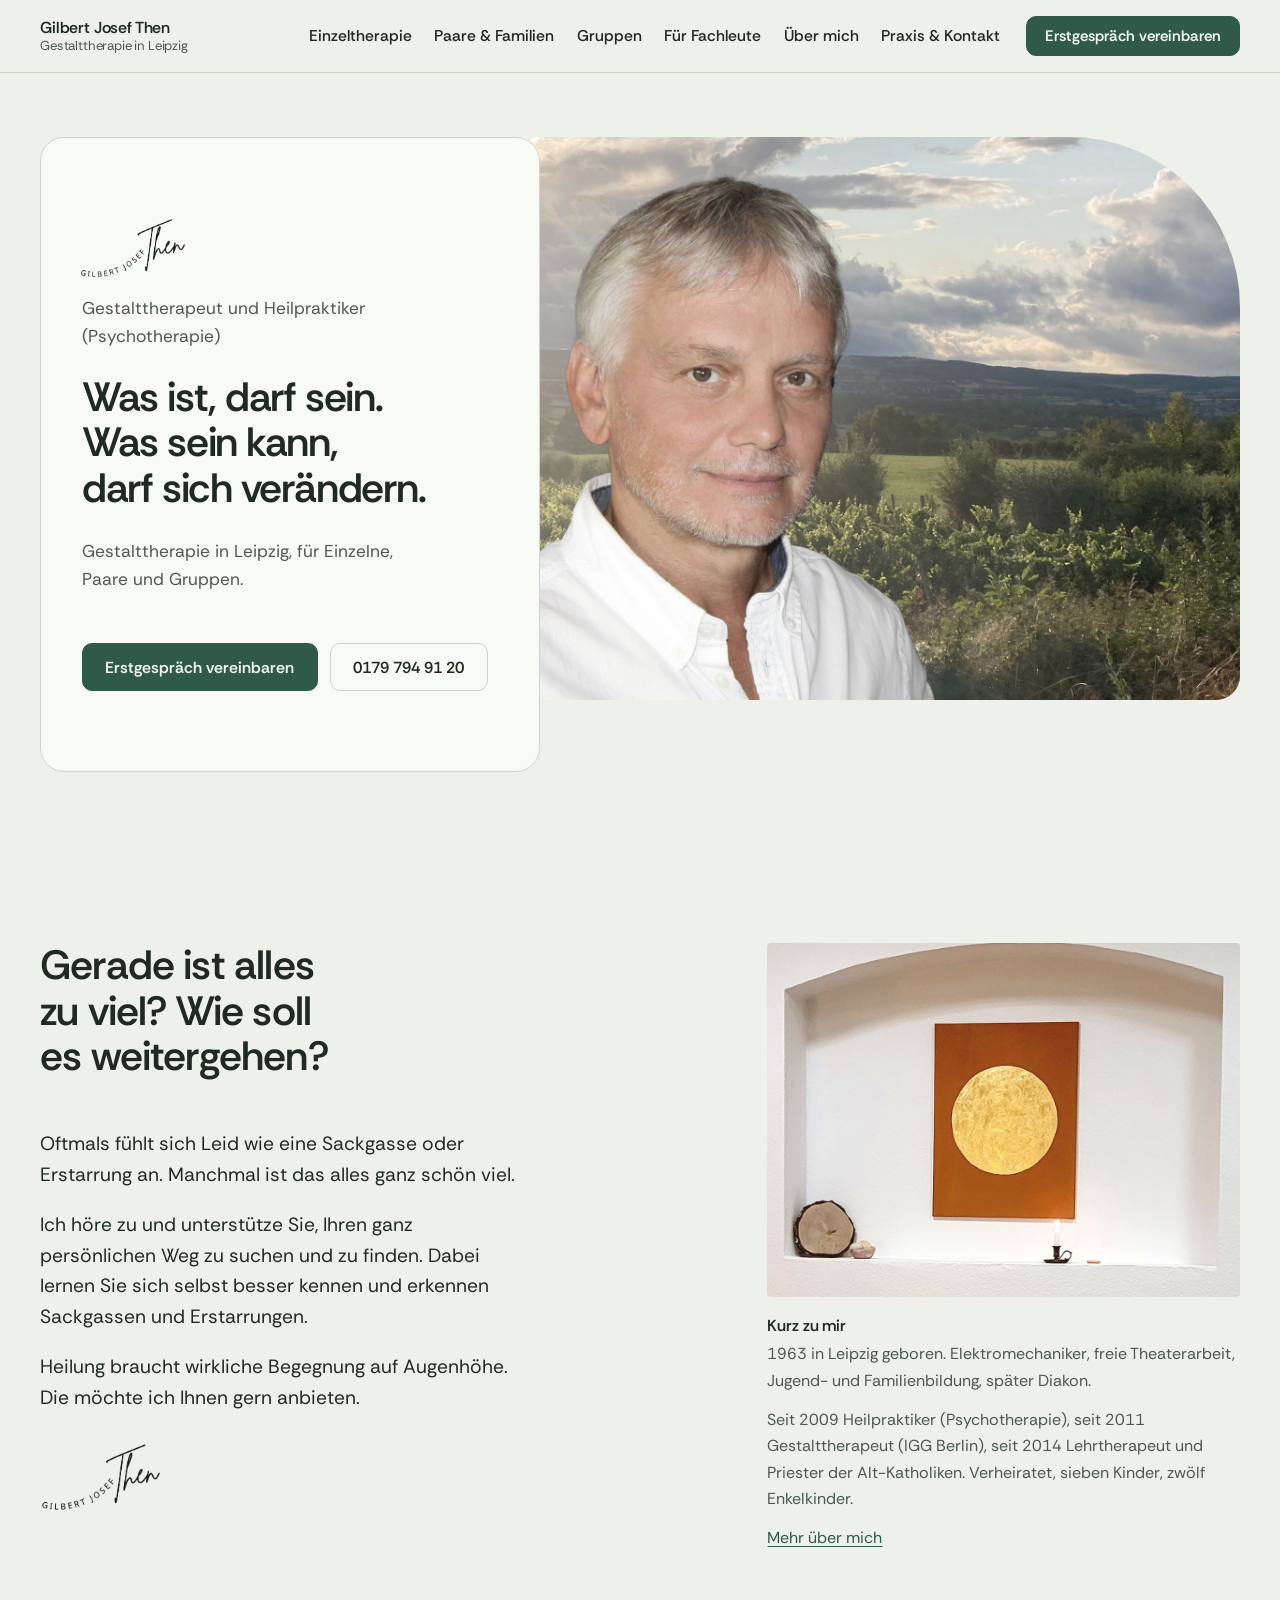
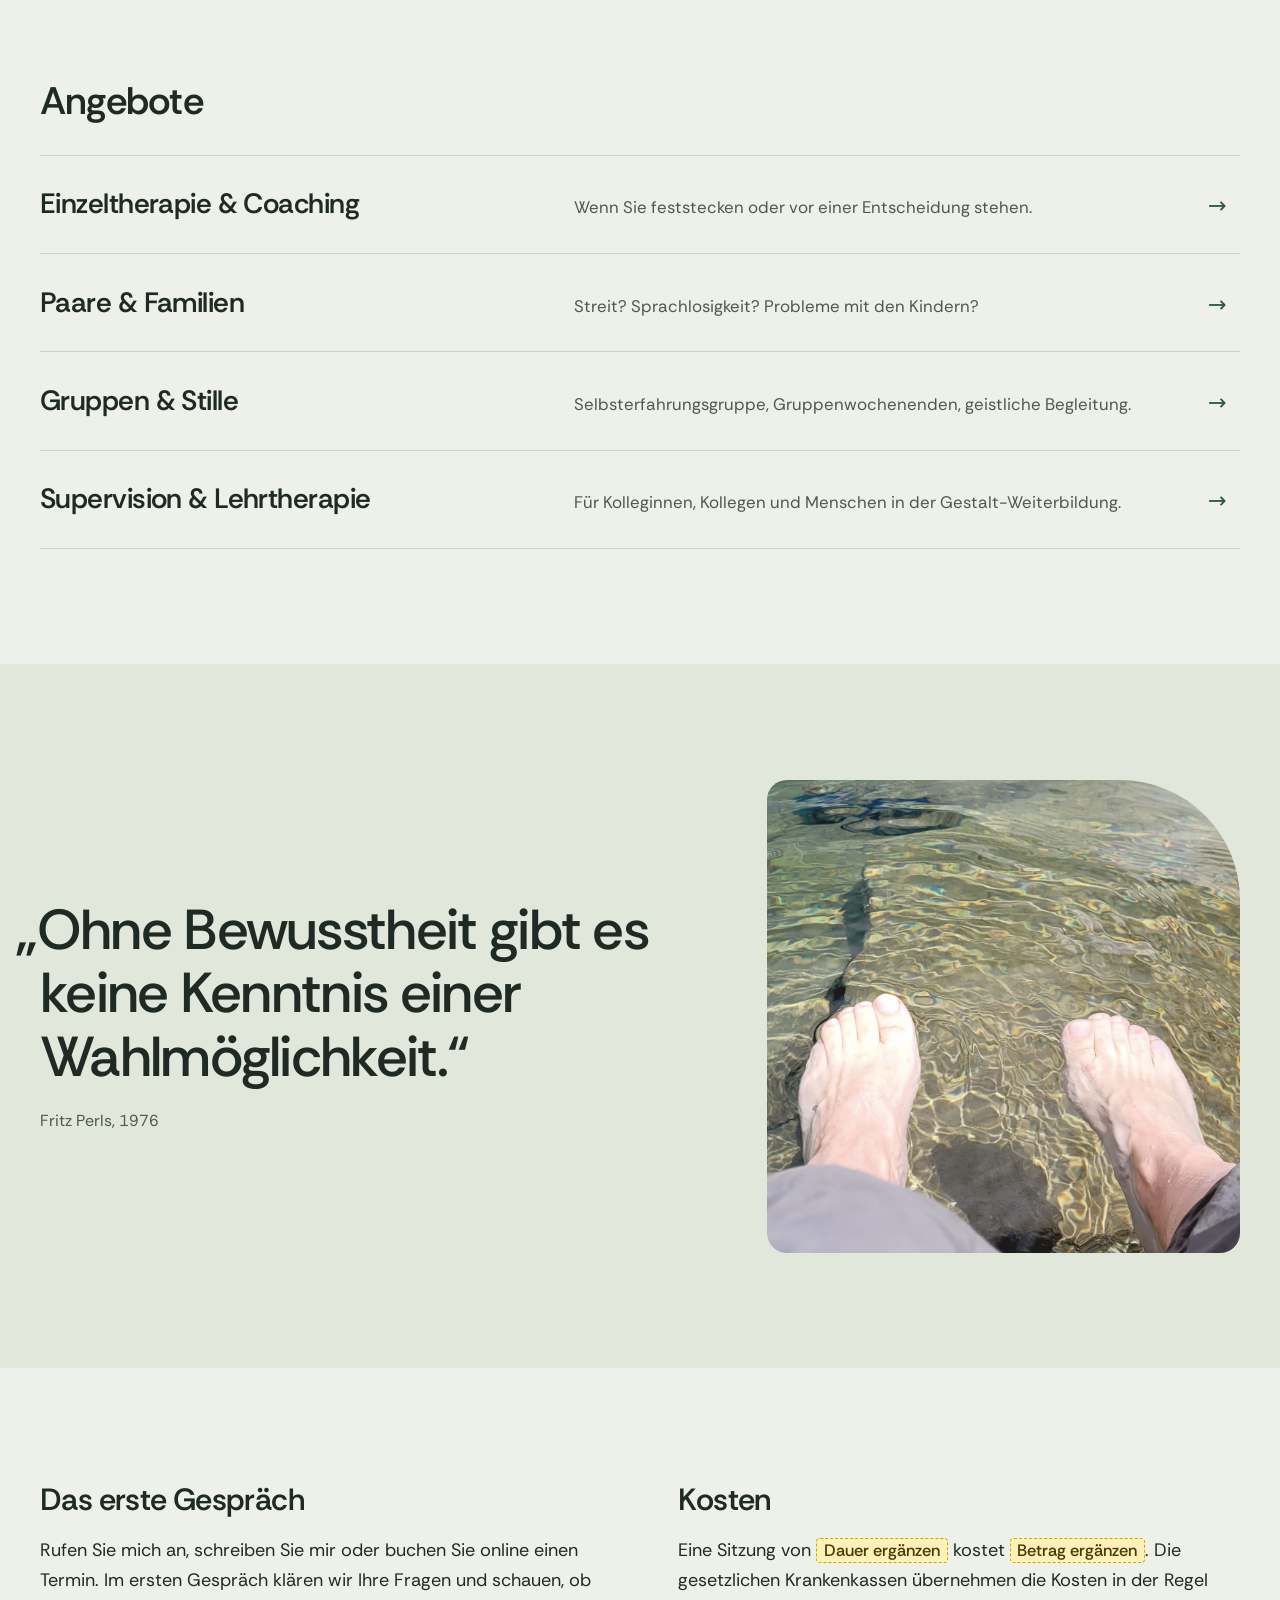
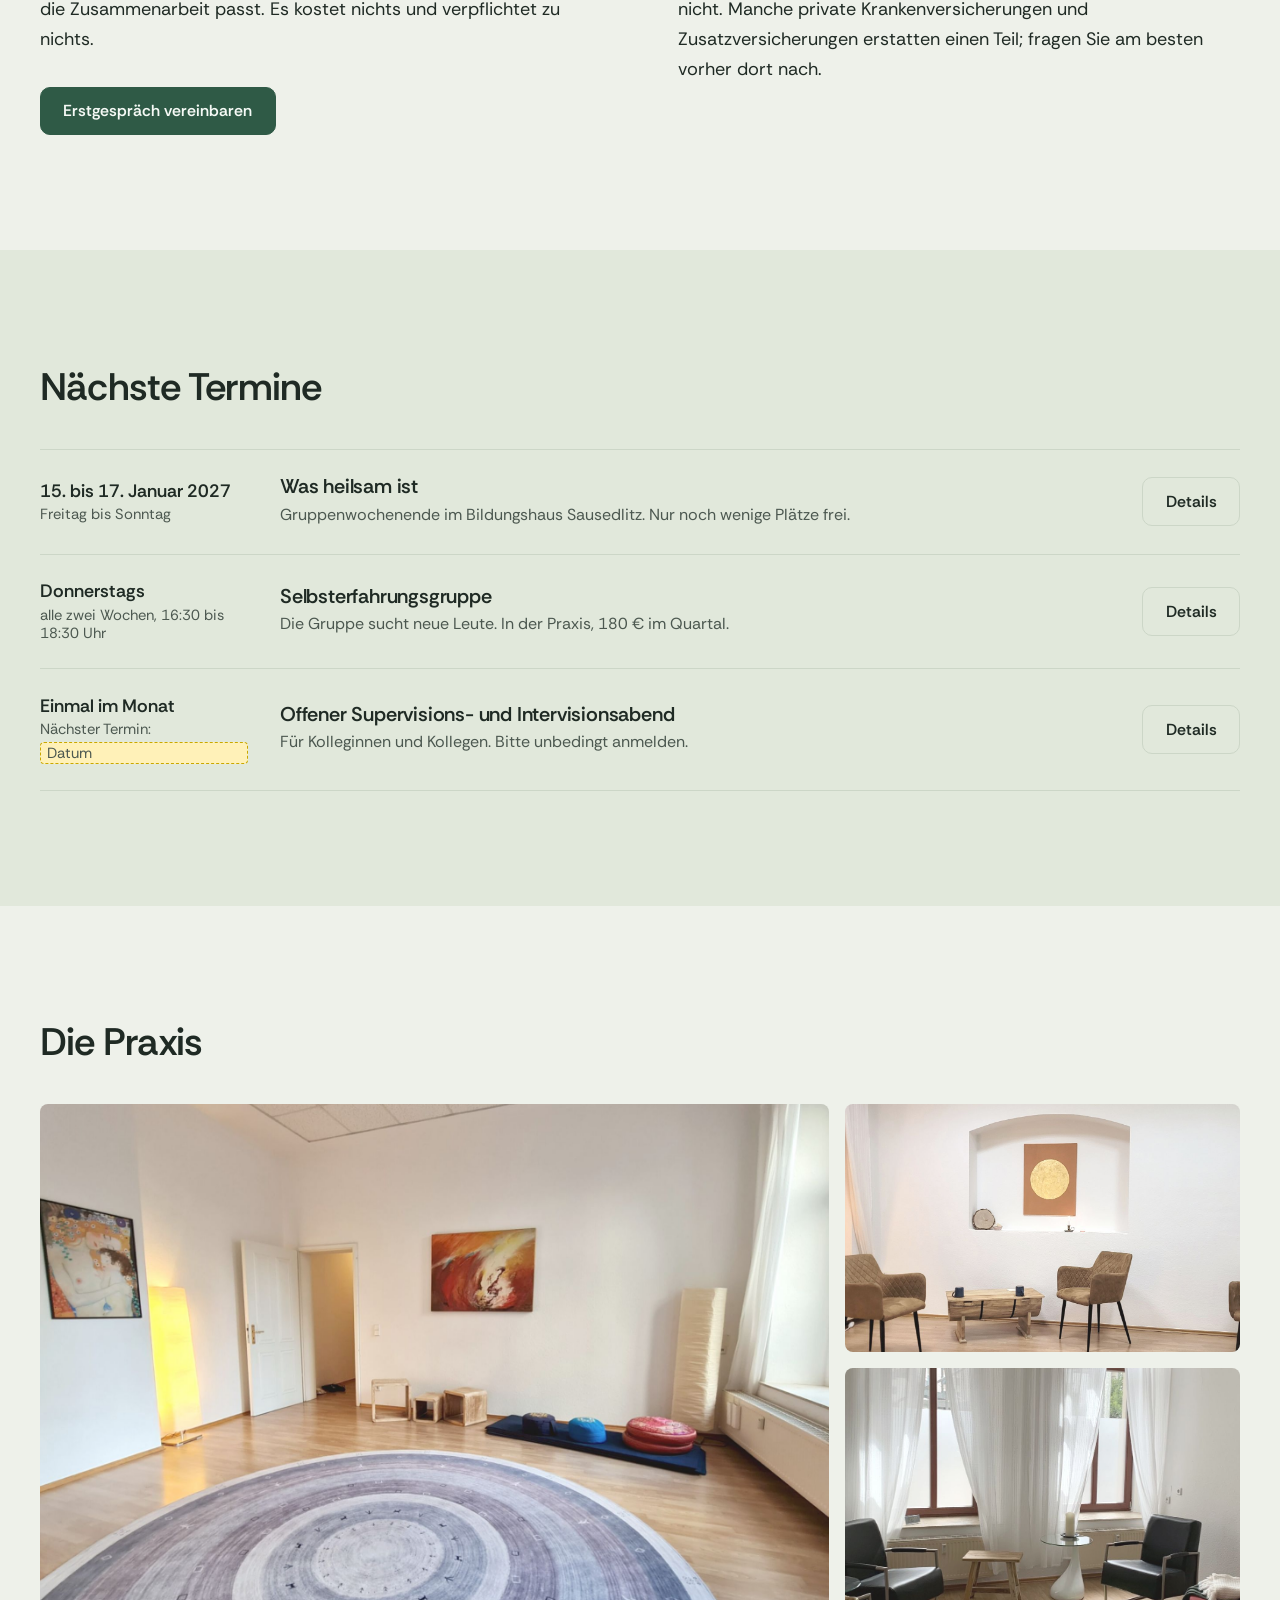
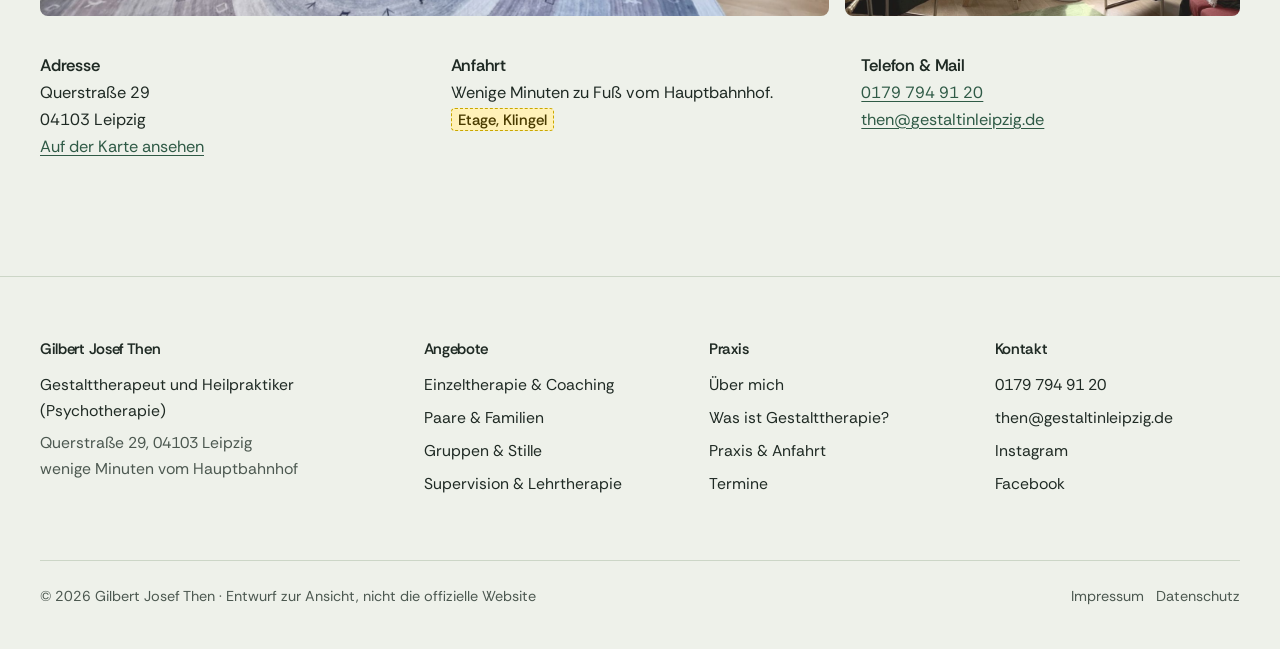
==== commit 5afb2e5f: "Startseite: Perls-Zitat mit Gilberts Foto (Füße im klaren Wasser) Co-Authored-By: Claude Opus 5.5 <n" ====
--- a/index.html
+++ b/index.html
@@ -9,7 +9,7 @@
 <meta name="robots" content="noindex, nofollow">
 <link rel="preload" href="schriften/rethink-sans-400.woff2" as="font" type="font/woff2" crossorigin>
 <link rel="preload" href="schriften/rethink-sans-600.woff2" as="font" type="font/woff2" crossorigin>
-<link rel="stylesheet" href="stil.css?v=1795251494">
+<link rel="stylesheet" href="stil.css?v=1795382842">
 <link rel="icon" href="bilder/logo-handschrift.png">
 </head>
 <body>
@@ -81,13 +81,14 @@
   </div>
 </section>
 
-<!-- ===== Zitat, nur Typografie ===== -->
+<!-- ===== Zitat mit Bild: Gilberts Foto, Füße im klaren Wasser ===== -->
 <section class="abschnitt abschnitt--flaeche" aria-label="Zitat">
-  <div class="huelle">
+  <div class="huelle zitat-bild">
     <blockquote class="gross-zitat">
       <p>„Ohne Bewusstheit gibt es keine Kenntnis einer Wahlmöglichkeit.“</p>
       <footer>Fritz Perls, 1976</footer>
     </blockquote>
+    <img src="bilder/ton/licht-fuesse.jpg" alt="Nackte Füße in klarem, flachem Wasser, von oben gesehen" loading="lazy" width="1300" height="1300">
   </div>
 </section>
 
--- a/stil.css
+++ b/stil.css
@@ -435,3 +435,13 @@
 /* Unterseiten: Bilder im Text nicht breiter als die Textspalte, Fragen ohne Einzug */
 .text .bild-breit { max-width: 46rem; }
 .text .fragen { padding-left: 0; }
+
+/* ===== Zitat mit Bild (Startseite): Zitat links groß, ruhiges Quadrat rechts ===== */
+.zitat-bild { display: grid; grid-template-columns: minmax(0, 7fr) minmax(0, 5fr); gap: clamp(2rem, 5vw, 5rem); align-items: center; }
+.zitat-bild img { width: 100%; aspect-ratio: 1 / 1; object-fit: cover; border-radius: 20px 120px 20px 20px; }
+@media (max-width: 760px) {
+  .zitat-bild { grid-template-columns: 1fr; }
+  .zitat-bild img { max-width: 26rem; border-radius: 16px 80px 16px 16px; }
+}
+/* hängendes Anführungszeichen nur bei breitem Seitenrand, sonst berührt es den Rand */
+@media (max-width: 1200px) { .gross-zitat p { text-indent: 0; } }
